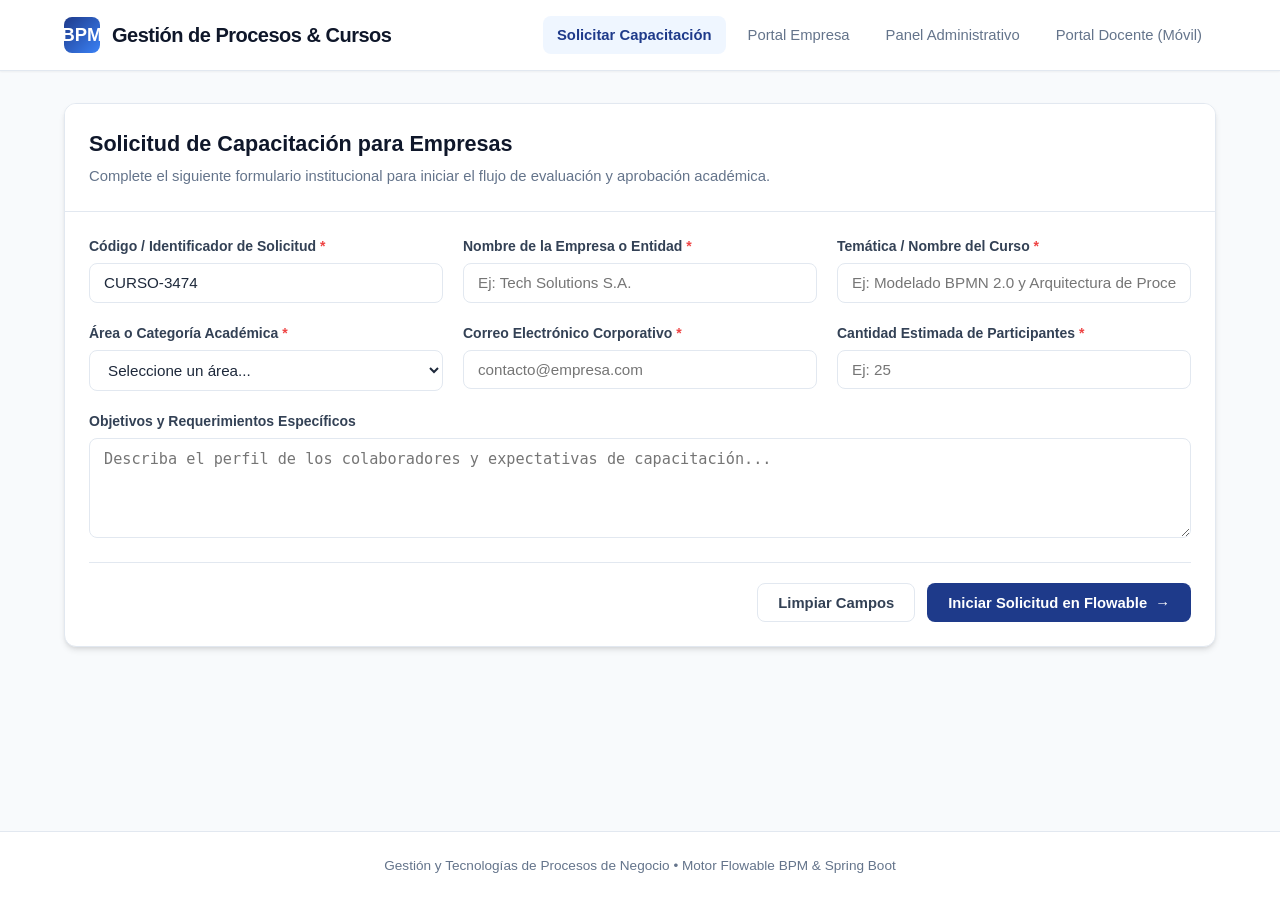
==== src/main/resources/static/index.html @ f0a2e505 "Creacion del repo" ====
<!DOCTYPE html>
<html lang="es">
<head>
  <meta charset="UTF-8">
  <meta name="viewport" content="width=device-width, initial-scale=1.0">
  <title>Solicitud de Capacitación Corporativa | Gestión BPM</title>
  <link rel="stylesheet" href="css/style.css">
</head>
<body>

  <!-- HEADER -->
  <header class="header">
    <div class="header__container">
      <a href="index.html" class="header__brand">
        <div class="header__logo-icon">BPM</div>
        <span class="header__title">Gestión de Procesos & Cursos</span>
      </a>
      <nav class="header__nav">
        <a href="index.html" class="header__link header__link--active">Solicitar Capacitación</a>
        <a href="panel-empresa.html" class="header__link">Portal Empresa</a>
        <a href="panel-admin.html" class="header__link">Panel Administrativo</a>
        <a href="panel-docente.html" class="header__link">Portal Docente (Móvil)</a>
      </nav>
    </div>
  </header>

  <!-- CONTENIDO PRINCIPAL -->
  <main class="main-content">
    <section class="card">
      <header class="card__header">
        <h1 class="card__title">Solicitud de Capacitación para Empresas</h1>
        <p class="card__subtitle">Complete el siguiente formulario institucional para iniciar el flujo de evaluación y aprobación académica.</p>
      </header>

      <div class="card__body">
        <form id="form-solicitud" class="form">
          <div class="form-grid">
            
            <div class="form-group">
              <label for="cursoId" class="form-label form-label--required">Código / Identificador de Solicitud</label>
              <input type="text" id="cursoId" class="form-input" placeholder="Ej: CURSO-TECH-2026" required>
            </div>

            <div class="form-group">
              <label for="nombreEmpresa" class="form-label form-label--required">Nombre de la Empresa o Entidad</label>
              <input type="text" id="nombreEmpresa" class="form-input" placeholder="Ej: Tech Solutions S.A." required>
            </div>

            <div class="form-group">
              <label for="tematica" class="form-label form-label--required">Temática / Nombre del Curso</label>
              <input type="text" id="tematica" class="form-input" placeholder="Ej: Modelado BPMN 2.0 y Arquitectura de Procesos" required>
            </div>

            <div class="form-group">
              <label for="categoria" class="form-label form-label--required">Área o Categoría Académica</label>
              <select id="categoria" class="form-select" required>
                <option value="">Seleccione un área...</option>
                <option value="Ingeniería y Procesos">Ingeniería y Procesos de Negocio</option>
                <option value="Tecnologías de la Información">Tecnologías de la Información</option>
                <option value="Gestión Empresarial">Gestión y Dirección Empresarial</option>
                <option value="Transformación Digital">Transformación Digital</option>
              </select>
            </div>

            <div class="form-group">
              <label for="emailSolicitante" class="form-label form-label--required">Correo Electrónico Corporativo</label>
              <input type="email" id="emailSolicitante" class="form-input" placeholder="contacto@empresa.com" required>
            </div>

            <div class="form-group">
              <label for="participantes" class="form-label form-label--required">Cantidad Estimada de Participantes</label>
              <input type="number" id="participantes" class="form-input" min="1" max="500" placeholder="Ej: 25" required>
            </div>

            <div class="form-group form-group--full">
              <label for="descripcion" class="form-label">Objetivos y Requerimientos Específicos</label>
              <textarea id="descripcion" class="form-textarea" placeholder="Describa el perfil de los colaboradores y expectativas de capacitación..."></textarea>
            </div>

          </div>

          <div class="card__footer" style="margin-top: 1.5rem; padding: 1.25rem 0 0 0; background: none; border-top: 1px solid var(--color-border);">
            <button type="reset" class="btn btn--secondary">Limpiar Campos</button>
            <button type="submit" id="btn-enviar" class="btn btn--primary">
              <span>Iniciar Solicitud en Flowable</span> →
            </button>
          </div>
        </form>
      </div>
    </section>

    <!-- TARJETA DE CONFIRMACIÓN (Oculta por defecto) -->
    <section id="confirmacion-card" class="card" style="display: none; margin-top: 2rem; border-left: 5px solid var(--color-success);">
      <div class="card__body" style="display: flex; flex-direction: column; gap: 1rem;">
        <div style="display: flex; align-items: center; gap: 0.75rem;">
          <span style="font-size: 2rem; color: var(--color-success);">✓</span>
          <div>
            <h2 class="card__title" style="color: var(--color-success);">¡Proceso de Capacitación Iniciado Exitosamente!</h2>
            <p class="card__subtitle">La solicitud ha ingresado al motor Flowable BPM y ha sido asignada a nuestro equipo administrativo mediante balanceo de carga.</p>
          </div>
        </div>

        <div style="background: #f1f5f9; padding: 1rem 1.25rem; border-radius: var(--radius-md); font-family: monospace; font-size: 0.95rem;">
          <p><strong>ID de Proceso Flowable:</strong> <span id="conf-process-id" style="color: var(--color-primary);">-</span></p>
          <p><strong>Código del Curso (Business Key):</strong> <span id="conf-curso-id">-</span></p>
          <p><strong>Estado Inicial:</strong> <span class="badge badge--progress">EN_PROCESO</span></p>
        </div>

        <div>
          <a id="btn-ver-estado" href="panel-empresa.html" class="btn btn--primary">
            Ir al Portal de Empresa para Seguimiento
          </a>
        </div>
      </div>
    </section>
  </main>

  <!-- FOOTER -->
  <footer class="footer">
    <p>Gestión y Tecnologías de Procesos de Negocio • Motor Flowable BPM & Spring Boot</p>
  </footer>

  <!-- SCRIPTS -->
  <script src="js/api.js"></script>
  <script>
    document.addEventListener('DOMContentLoaded', () => {
      const form = document.getElementById('form-solicitud');
      const btnEnviar = document.getElementById('btn-enviar');
      const confirmacionCard = document.getElementById('confirmacion-card');
      const confProcessId = document.getElementById('conf-process-id');
      const confCursoId = document.getElementById('conf-curso-id');
      const btnVerEstado = document.getElementById('btn-ver-estado');

      // Generar automáticamente un código de curso único inicial
      document.getElementById('cursoId').value = 'CURSO-' + Math.floor(1000 + Math.random() * 9000);

      form.addEventListener('submit', async (e) => {
        e.preventDefault();

        const payload = {
          cursoId: document.getElementById('cursoId').value.trim(),
          nombreCurso: document.getElementById('tematica').value.trim(),
          categoria: document.getElementById('categoria').value,
          emailSolicitante: document.getElementById('emailSolicitante').value.trim(),
          cupoMaximo: parseInt(document.getElementById('participantes').value, 10),
          descripcion: document.getElementById('descripcion').value.trim()
        };

        try {
          btnEnviar.disabled = true;
          btnEnviar.innerHTML = 'Procesando en Flowable...';

          const resultado = await api.iniciarProceso(payload);

          showToast('Proceso instanciado con éxito en el motor BPM', 'success');

          // Mostrar resultado
          confProcessId.textContent = resultado.processInstanceId;
          confCursoId.textContent = resultado.businessKey;
          btnVerEstado.href = `panel-empresa.html?id=${encodeURIComponent(resultado.businessKey)}`;
          
          confirmacionCard.style.display = 'block';
          confirmacionCard.scrollIntoView({ behavior: 'smooth' });

          form.reset();
        } catch (error) {
          console.error(error);
          showToast(error.message, 'error');
        } finally {
          btnEnviar.disabled = false;
          btnEnviar.innerHTML = '<span>Iniciar Solicitud en Flowable</span> →';
        }
      });
    });
  </script>
</body>
</html>
---- src/main/resources/static/css/style.css ----
/* ==========================================================================
   GESTIÓN DE CURSOS BPM - ESTILOS BASE (BEM, FLEXBOX, CSS GRID)
   ========================================================================== */

:root {
  --color-primary: #1e3a8a;       /* Deep Navy */
  --color-primary-dark: #0f172a;  /* Dark Slate */
  --color-primary-light: #3b82f6; /* Modern Blue */
  --color-accent: #0ea5e9;        /* Sky Blue */
  --color-success: #10b981;       /* Emerald */
  --color-warning: #f59e0b;       /* Amber */
  --color-danger: #ef4444;        /* Rose */
  
  --color-bg: #f8fafc;
  --color-surface: #ffffff;
  --color-border: #e2e8f0;
  --color-text-main: #1e293b;
  --color-text-muted: #64748b;

  --shadow-sm: 0 1px 2px 0 rgb(0 0 0 / 0.05);
  --shadow-md: 0 4px 6px -1px rgb(0 0 0 / 0.1), 0 2px 4px -2px rgb(0 0 0 / 0.1);
  --shadow-lg: 0 10px 15px -3px rgb(0 0 0 / 0.1), 0 4px 6px -4px rgb(0 0 0 / 0.1);

  --radius-sm: 0.375rem;
  --radius-md: 0.5rem;
  --radius-lg: 0.75rem;
  --radius-full: 9999px;

  --transition-fast: 0.15s ease;
  --transition-normal: 0.25s ease;
}

*, *::before, *::after {
  box-sizing: border-box;
  margin: 0;
  padding: 0;
}

body {
  font-family: -apple-system, BlinkMacSystemFont, "Segoe UI", Roboto, "Helvetica Neue", Arial, sans-serif;
  background-color: var(--color-bg);
  color: var(--color-text-main);
  line-height: 1.5;
  min-height: 100vh;
  display: flex;
  flex-direction: column;
}

/* ==========================================================================
   BLOQUE: HEADER & NAVEGACIÓN
   ========================================================================== */
.header {
  background-color: var(--color-surface);
  border-bottom: 1px solid var(--color-border);
  box-shadow: var(--shadow-sm);
  position: sticky;
  top: 0;
  z-index: 50;
}

.header__container {
  max-width: 1200px;
  margin: 0 auto;
  padding: 1rem 1.5rem;
  display: flex;
  align-items: center;
  justify-content: space-between;
  flex-wrap: wrap;
  gap: 1rem;
}

.header__brand {
  display: flex;
  align-items: center;
  gap: 0.75rem;
  text-decoration: none;
  color: var(--color-primary-dark);
}

.header__logo-icon {
  width: 2.25rem;
  height: 2.25rem;
  background: linear-gradient(135deg, var(--color-primary), var(--color-primary-light));
  color: #fff;
  border-radius: var(--radius-md);
  display: flex;
  align-items: center;
  justify-content: center;
  font-weight: 700;
  font-size: 1.15rem;
}

.header__title {
  font-size: 1.25rem;
  font-weight: 700;
  letter-spacing: -0.025em;
}

.header__nav {
  display: flex;
  align-items: center;
  gap: 0.5rem;
}

.header__link {
  text-decoration: none;
  color: var(--color-text-muted);
  font-size: 0.925rem;
  font-weight: 500;
  padding: 0.5rem 0.875rem;
  border-radius: var(--radius-md);
  transition: all var(--transition-fast);
}

.header__link:hover {
  color: var(--color-primary);
  background-color: #f1f5f9;
}

.header__link--active {
  color: var(--color-primary);
  background-color: #eff6ff;
  font-weight: 600;
}

/* ==========================================================================
   LAYOUT PRINCIPAL
   ========================================================================== */
.main-content {
  flex: 1;
  max-width: 1200px;
  width: 100%;
  margin: 2rem auto;
  padding: 0 1.5rem;
}

/* ==========================================================================
   BLOQUE: CARD
   ========================================================================== */
.card {
  background-color: var(--color-surface);
  border: 1px solid var(--color-border);
  border-radius: var(--radius-lg);
  box-shadow: var(--shadow-md);
  overflow: hidden;
  transition: box-shadow var(--transition-fast);
}

.card:hover {
  box-shadow: var(--shadow-lg);
}

.card__header {
  padding: 1.5rem;
  border-bottom: 1px solid var(--color-border);
  background-color: #fff;
}

.card__title {
  font-size: 1.35rem;
  font-weight: 700;
  color: var(--color-primary-dark);
}

.card__subtitle {
  font-size: 0.925rem;
  color: var(--color-text-muted);
  margin-top: 0.25rem;
}

.card__body {
  padding: 1.5rem;
}

.card__footer {
  padding: 1.25rem 1.5rem;
  border-top: 1px solid var(--color-border);
  background-color: #f8fafc;
  display: flex;
  align-items: center;
  justify-content: flex-end;
  gap: 0.75rem;
}

/* ==========================================================================
   BLOQUE: FORMULARIOS
   ========================================================================== */
.form-grid {
  display: grid;
  grid-template-columns: repeat(auto-fit, minmax(280px, 1fr));
  gap: 1.25rem;
}

.form-group {
  display: flex;
  flex-direction: column;
  gap: 0.375rem;
}

.form-group--full {
  grid-column: 1 / -1;
}

.form-label {
  font-size: 0.875rem;
  font-weight: 600;
  color: #334155;
}

.form-label--required::after {
  content: " *";
  color: var(--color-danger);
}

.form-input,
.form-textarea,
.form-select {
  width: 100%;
  padding: 0.65rem 0.875rem;
  font-size: 0.95rem;
  color: var(--color-text-main);
  background-color: var(--color-surface);
  border: 1px solid var(--color-border);
  border-radius: var(--radius-md);
  outline: none;
  transition: border-color var(--transition-fast), box-shadow var(--transition-fast);
}

.form-input:focus,
.form-textarea:focus,
.form-select:focus {
  border-color: var(--color-primary-light);
  box-shadow: 0 0 0 3px rgba(59, 130, 246, 0.15);
}

.form-textarea {
  min-height: 100px;
  resize: vertical;
}

/* ==========================================================================
   BLOQUE: BOTONES
   ========================================================================== */
.btn {
  display: inline-flex;
  align-items: center;
  justify-content: center;
  gap: 0.5rem;
  padding: 0.65rem 1.25rem;
  font-size: 0.925rem;
  font-weight: 600;
  border-radius: var(--radius-md);
  border: 1px solid transparent;
  cursor: pointer;
  text-decoration: none;
  transition: all var(--transition-fast);
}

.btn:disabled {
  opacity: 0.6;
  cursor: not-allowed;
}

.btn--primary {
  background-color: var(--color-primary);
  color: #fff;
}

.btn--primary:hover:not(:disabled) {
  background-color: var(--color-primary-dark);
}

.btn--secondary {
  background-color: #fff;
  border-color: var(--color-border);
  color: #334155;
}

.btn--secondary:hover:not(:disabled) {
  background-color: #f1f5f9;
}

.btn--success {
  background-color: var(--color-success);
  color: #fff;
}

.btn--success:hover:not(:disabled) {
  background-color: #059669;
}

.btn--danger {
  background-color: var(--color-danger);
  color: #fff;
}

.btn--danger:hover:not(:disabled) {
  background-color: #dc2626;
}

.btn--sm {
  padding: 0.4rem 0.75rem;
  font-size: 0.825rem;
}

/* ==========================================================================
   BLOQUE: BADGES (ETIQUETAS DE ESTADO)
   ========================================================================== */
.badge {
  display: inline-flex;
  align-items: center;
  padding: 0.25rem 0.65rem;
  border-radius: var(--radius-full);
  font-size: 0.75rem;
  font-weight: 600;
  text-transform: uppercase;
  letter-spacing: 0.05em;
}

.badge--pending {
  background-color: #fef3c7;
  color: #92400e;
}

.badge--progress {
  background-color: #e0f2fe;
  color: #0369a1;
}

.badge--success {
  background-color: #d1fae5;
  color: #065f46;
}

.badge--danger {
  background-color: #fee2e2;
  color: #991b1b;
}

/* ==========================================================================
   CSS GRID: DASHBOARD ADMINISTRATIVO
   ========================================================================== */
.dashboard-grid {
  display: grid;
  grid-template-columns: repeat(12, 1fr);
  gap: 1.5rem;
}

.dashboard-grid__header {
  grid-column: span 12;
  display: flex;
  align-items: center;
  justify-content: space-between;
  flex-wrap: wrap;
  gap: 1rem;
}

.dashboard-grid__stats {
  grid-column: span 12;
  display: grid;
  grid-template-columns: repeat(auto-fit, minmax(220px, 1fr));
  gap: 1rem;
}

.stat-card {
  background: #fff;
  border: 1px solid var(--color-border);
  border-radius: var(--radius-md);
  padding: 1.25rem;
  display: flex;
  align-items: center;
  gap: 1rem;
}

.stat-card__icon {
  width: 3rem;
  height: 3rem;
  border-radius: var(--radius-md);
  display: flex;
  align-items: center;
  justify-content: center;
  font-size: 1.5rem;
}

.stat-card__icon--blue { background: #dbeafe; color: #1d4ed8; }
.stat-card__icon--amber { background: #fef3c7; color: #b45309; }
.stat-card__icon--green { background: #d1fae5; color: #047857; }

.stat-card__value {
  font-size: 1.5rem;
  font-weight: 700;
  color: var(--color-primary-dark);
}

.stat-card__label {
  font-size: 0.85rem;
  color: var(--color-text-muted);
}

.dashboard-grid__main {
  grid-column: span 12;
}

/* Tarjeta individual de Tarea Flowable */
.task-list {
  display: grid;
  grid-template-columns: repeat(auto-fill, minmax(340px, 1fr));
  gap: 1.25rem;
}

.task-item {
  background-color: var(--color-surface);
  border: 1px solid var(--color-border);
  border-radius: var(--radius-md);
  padding: 1.25rem;
  display: flex;
  flex-direction: column;
  justify-content: space-between;
  gap: 1rem;
  box-shadow: var(--shadow-sm);
  transition: transform var(--transition-fast), box-shadow var(--transition-fast);
}

.task-item:hover {
  transform: translateY(-2px);
  box-shadow: var(--shadow-md);
}

.task-item__header {
  display: flex;
  align-items: flex-start;
  justify-content: space-between;
  gap: 0.5rem;
}

.task-item__title {
  font-size: 1.05rem;
  font-weight: 600;
  color: var(--color-primary-dark);
}

.task-item__details {
  font-size: 0.85rem;
  color: var(--color-text-muted);
  display: flex;
  flex-direction: column;
  gap: 0.35rem;
}

.task-item__actions {
  display: flex;
  align-items: center;
  gap: 0.5rem;
  padding-top: 0.75rem;
  border-top: 1px solid #f1f5f9;
}

/* ==========================================================================
   BLOQUE: STEPPER (LÍNEA DE TIEMPO / ESTADO DEL CURSO)
   ========================================================================== */
.stepper {
  display: flex;
  align-items: center;
  justify-content: space-between;
  position: relative;
  margin: 2rem 0;
}

.stepper::before {
  content: "";
  position: absolute;
  top: 1.25rem;
  left: 2rem;
  right: 2rem;
  height: 3px;
  background-color: var(--color-border);
  z-index: 1;
}

.stepper__step {
  position: relative;
  z-index: 2;
  display: flex;
  flex-direction: column;
  align-items: center;
  gap: 0.5rem;
  background-color: var(--color-surface);
  padding: 0 0.5rem;
}

.stepper__circle {
  width: 2.5rem;
  height: 2.5rem;
  border-radius: 50%;
  background-color: #fff;
  border: 3px solid var(--color-border);
  display: flex;
  align-items: center;
  justify-content: center;
  font-weight: 700;
  font-size: 0.9rem;
  color: var(--color-text-muted);
  transition: all var(--transition-normal);
}

.stepper__step--active .stepper__circle {
  border-color: var(--color-primary-light);
  background-color: #eff6ff;
  color: var(--color-primary);
  box-shadow: 0 0 0 4px rgba(59, 130, 246, 0.2);
}

.stepper__step--completed .stepper__circle {
  border-color: var(--color-success);
  background-color: var(--color-success);
  color: #fff;
}

.stepper__label {
  font-size: 0.825rem;
  font-weight: 600;
  color: var(--color-text-muted);
  text-align: center;
}

.stepper__step--active .stepper__label {
  color: var(--color-primary);
}

/* ==========================================================================
   BLOQUE: MODAL DE RESOLUCIÓN
   ========================================================================== */
.modal {
  display: none;
  position: fixed;
  inset: 0;
  z-index: 100;
}

.modal--open {
  display: flex;
  align-items: center;
  justify-content: center;
}

.modal__backdrop {
  position: absolute;
  inset: 0;
  background-color: rgba(15, 23, 42, 0.6);
  backdrop-filter: blur(2px);
}

.modal__dialog {
  position: relative;
  z-index: 101;
  background-color: #fff;
  border-radius: var(--radius-lg);
  max-width: 520px;
  width: 90%;
  box-shadow: var(--shadow-lg);
  overflow: hidden;
  animation: modalFadeIn 0.2s ease-out;
}

@keyframes modalFadeIn {
  from { opacity: 0; transform: translateY(-10px) scale(0.98); }
  to { opacity: 1; transform: translateY(0) scale(1); }
}

/* ==========================================================================
   BLOQUE: TOAST NOTIFICATIONS
   ========================================================================== */
.toast-container {
  position: fixed;
  bottom: 1.5rem;
  right: 1.5rem;
  z-index: 200;
  display: flex;
  flex-direction: column;
  gap: 0.75rem;
}

.toast {
  background-color: #fff;
  border-left: 4px solid var(--color-primary);
  border-radius: var(--radius-md);
  padding: 1rem 1.25rem;
  box-shadow: var(--shadow-lg);
  display: flex;
  align-items: center;
  gap: 0.75rem;
  min-width: 280px;
  max-width: 400px;
  animation: slideInRight 0.3s ease;
}

.toast--success { border-color: var(--color-success); }
.toast--error { border-color: var(--color-danger); }
.toast--warning { border-color: var(--color-warning); }

@keyframes slideInRight {
  from { opacity: 0; transform: translateX(50px); }
  to { opacity: 1; transform: translateX(0); }
}

/* ==========================================================================
   FOOTER
   ========================================================================== */
.footer {
  background-color: var(--color-surface);
  border-top: 1px solid var(--color-border);
  padding: 1.5rem;
  text-align: center;
  font-size: 0.85rem;
  color: var(--color-text-muted);
  margin-top: auto;
}

/* RESPONSIVE */
@media (max-width: 768px) {
  .header__container {
    flex-direction: column;
    align-items: flex-start;
  }
  .stepper {
    flex-direction: column;
    gap: 1.5rem;
  }
  .stepper::before {
    display: none;
  }
}
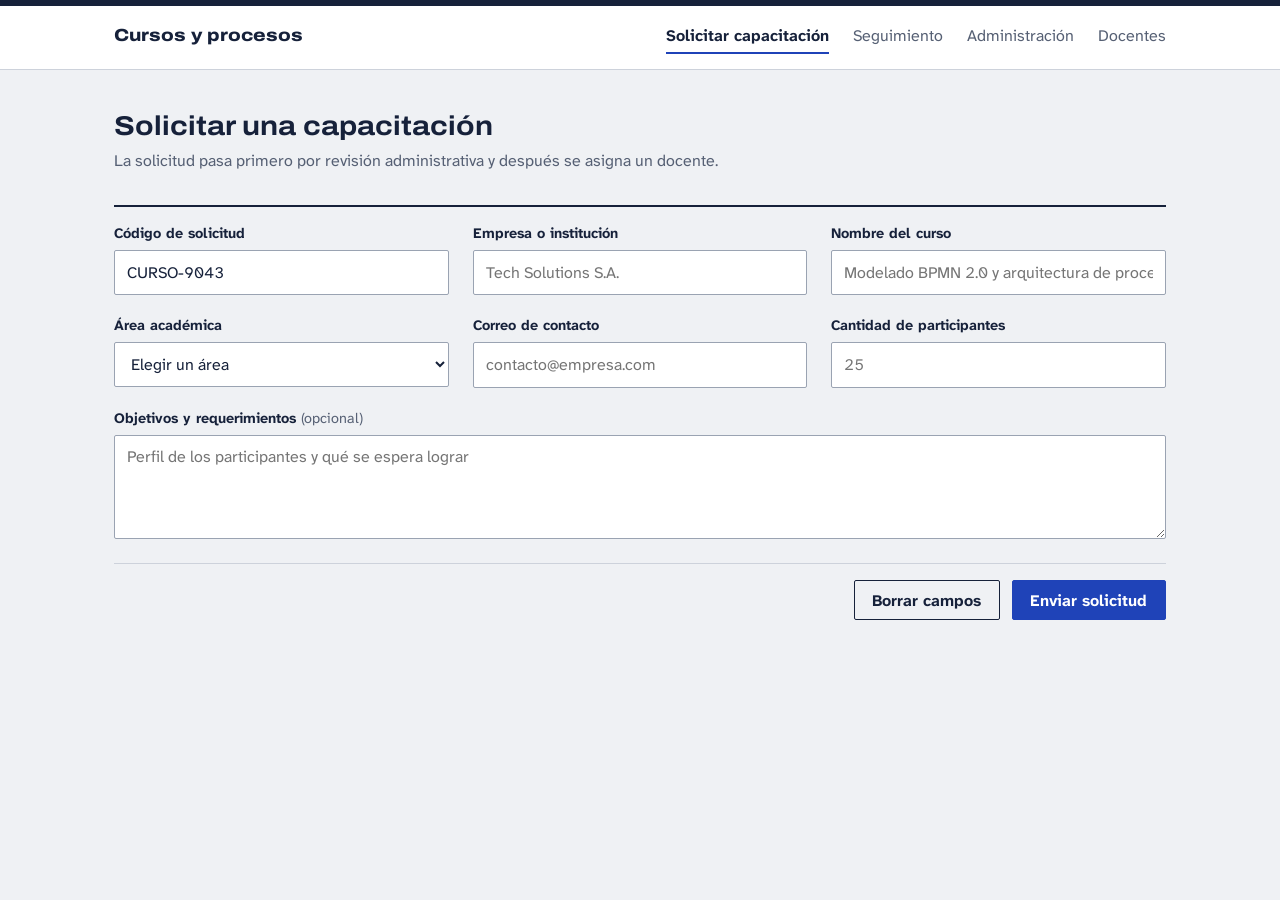
==== commit 178213e3: "implementacion del login con flowable" ====
--- a/src/main/resources/static/index.html
+++ b/src/main/resources/static/index.html
@@ -2,175 +2,131 @@
 <html lang="es">
 <head>
   <meta charset="UTF-8">
-  <meta name="viewport" content="width=device-width, initial-scale=1.0">
-  <title>Solicitud de Capacitación Corporativa | Gestión BPM</title>
+  <meta name="viewport" content="width=device-width, initial-scale=1">
+  <title>Solicitar capacitación</title>
+  <link rel="preconnect" href="https://fonts.googleapis.com">
+  <link rel="preconnect" href="https://fonts.gstatic.com" crossorigin>
+  <link href="https://fonts.googleapis.com/css2?family=Archivo:wdth,wght@100..125,500..800&family=Atkinson+Hyperlegible+Next:wght@400..700&display=swap" rel="stylesheet">
   <link rel="stylesheet" href="css/style.css">
 </head>
 <body>
-
-  <!-- HEADER -->
-  <header class="header">
-    <div class="header__container">
-      <a href="index.html" class="header__brand">
-        <div class="header__logo-icon">BPM</div>
-        <span class="header__title">Gestión de Procesos & Cursos</span>
-      </a>
-      <nav class="header__nav">
-        <a href="index.html" class="header__link header__link--active">Solicitar Capacitación</a>
-        <a href="panel-empresa.html" class="header__link">Portal Empresa</a>
-        <a href="panel-admin.html" class="header__link">Panel Administrativo</a>
-        <a href="panel-docente.html" class="header__link">Portal Docente (Móvil)</a>
+  <header class="cabecera">
+    <div class="cabecera-in">
+      <a class="marca" href="index.html">Cursos y procesos</a>
+      <nav class="nav" aria-label="Principal">
+        <a href="index.html" aria-current="page">Solicitar capacitación</a>
+        <a href="panel-empresa.html">Seguimiento</a>
+        <a href="panel-admin.html">Administración</a>
+        <a href="panel-docente.html">Docentes</a>
       </nav>
     </div>
   </header>
 
-  <!-- CONTENIDO PRINCIPAL -->
-  <main class="main-content">
-    <section class="card">
-      <header class="card__header">
-        <h1 class="card__title">Solicitud de Capacitación para Empresas</h1>
-        <p class="card__subtitle">Complete el siguiente formulario institucional para iniciar el flujo de evaluación y aprobación académica.</p>
-      </header>
+  <main class="pagina">
+    <div class="encabezado">
+      <div>
+        <h1>Solicitar una capacitación</h1>
+        <p>La solicitud pasa primero por revisión administrativa y después se asigna un docente.</p>
+      </div>
+    </div>
 
-      <div class="card__body">
-        <form id="form-solicitud" class="form">
-          <div class="form-grid">
-            
-            <div class="form-group">
-              <label for="cursoId" class="form-label form-label--required">Código / Identificador de Solicitud</label>
-              <input type="text" id="cursoId" class="form-input" placeholder="Ej: CURSO-TECH-2026" required>
-            </div>
-
-            <div class="form-group">
-              <label for="nombreEmpresa" class="form-label form-label--required">Nombre de la Empresa o Entidad</label>
-              <input type="text" id="nombreEmpresa" class="form-input" placeholder="Ej: Tech Solutions S.A." required>
-            </div>
-
-            <div class="form-group">
-              <label for="tematica" class="form-label form-label--required">Temática / Nombre del Curso</label>
-              <input type="text" id="tematica" class="form-input" placeholder="Ej: Modelado BPMN 2.0 y Arquitectura de Procesos" required>
-            </div>
-
-            <div class="form-group">
-              <label for="categoria" class="form-label form-label--required">Área o Categoría Académica</label>
-              <select id="categoria" class="form-select" required>
-                <option value="">Seleccione un área...</option>
-                <option value="Ingeniería y Procesos">Ingeniería y Procesos de Negocio</option>
-                <option value="Tecnologías de la Información">Tecnologías de la Información</option>
-                <option value="Gestión Empresarial">Gestión y Dirección Empresarial</option>
-                <option value="Transformación Digital">Transformación Digital</option>
-              </select>
-            </div>
-
-            <div class="form-group">
-              <label for="emailSolicitante" class="form-label form-label--required">Correo Electrónico Corporativo</label>
-              <input type="email" id="emailSolicitante" class="form-input" placeholder="contacto@empresa.com" required>
-            </div>
-
-            <div class="form-group">
-              <label for="participantes" class="form-label form-label--required">Cantidad Estimada de Participantes</label>
-              <input type="number" id="participantes" class="form-input" min="1" max="500" placeholder="Ej: 25" required>
-            </div>
-
-            <div class="form-group form-group--full">
-              <label for="descripcion" class="form-label">Objetivos y Requerimientos Específicos</label>
-              <textarea id="descripcion" class="form-textarea" placeholder="Describa el perfil de los colaboradores y expectativas de capacitación..."></textarea>
-            </div>
-
+    <section class="bloque">
+      <form id="form-solicitud">
+        <div class="campos">
+          <div class="campo">
+            <label for="cursoId">Código de solicitud</label>
+            <input type="text" id="cursoId" placeholder="CURSO-TECH-2026" required>
           </div>
-
-          <div class="card__footer" style="margin-top: 1.5rem; padding: 1.25rem 0 0 0; background: none; border-top: 1px solid var(--color-border);">
-            <button type="reset" class="btn btn--secondary">Limpiar Campos</button>
-            <button type="submit" id="btn-enviar" class="btn btn--primary">
-              <span>Iniciar Solicitud en Flowable</span> →
-            </button>
+          <div class="campo">
+            <label for="nombreEmpresa">Empresa o institución</label>
+            <input type="text" id="nombreEmpresa" placeholder="Tech Solutions S.A." required>
           </div>
-        </form>
-      </div>
-    </section>
-
-    <!-- TARJETA DE CONFIRMACIÓN (Oculta por defecto) -->
-    <section id="confirmacion-card" class="card" style="display: none; margin-top: 2rem; border-left: 5px solid var(--color-success);">
-      <div class="card__body" style="display: flex; flex-direction: column; gap: 1rem;">
-        <div style="display: flex; align-items: center; gap: 0.75rem;">
-          <span style="font-size: 2rem; color: var(--color-success);">✓</span>
-          <div>
-            <h2 class="card__title" style="color: var(--color-success);">¡Proceso de Capacitación Iniciado Exitosamente!</h2>
-            <p class="card__subtitle">La solicitud ha ingresado al motor Flowable BPM y ha sido asignada a nuestro equipo administrativo mediante balanceo de carga.</p>
+          <div class="campo">
+            <label for="tematica">Nombre del curso</label>
+            <input type="text" id="tematica" placeholder="Modelado BPMN 2.0 y arquitectura de procesos" required>
+          </div>
+          <div class="campo">
+            <label for="categoria">Área académica</label>
+            <select id="categoria" required>
+              <option value="">Elegir un área</option>
+              <option value="Ingeniería y Procesos">Ingeniería y procesos de negocio</option>
+              <option value="Tecnologías de la Información">Tecnologías de la información</option>
+              <option value="Gestión Empresarial">Gestión y dirección empresarial</option>
+              <option value="Transformación Digital">Transformación digital</option>
+            </select>
+          </div>
+          <div class="campo">
+            <label for="emailSolicitante">Correo de contacto</label>
+            <input type="email" id="emailSolicitante" placeholder="contacto@empresa.com" required>
+          </div>
+          <div class="campo">
+            <label for="participantes">Cantidad de participantes</label>
+            <input type="number" id="participantes" min="1" max="500" placeholder="25" required>
+          </div>
+          <div class="campo ancho">
+            <label for="descripcion">Objetivos y requerimientos <span class="pista">(opcional)</span></label>
+            <textarea id="descripcion" placeholder="Perfil de los participantes y qué se espera lograr"></textarea>
           </div>
         </div>
 
-        <div style="background: #f1f5f9; padding: 1rem 1.25rem; border-radius: var(--radius-md); font-family: monospace; font-size: 0.95rem;">
-          <p><strong>ID de Proceso Flowable:</strong> <span id="conf-process-id" style="color: var(--color-primary);">-</span></p>
-          <p><strong>Código del Curso (Business Key):</strong> <span id="conf-curso-id">-</span></p>
-          <p><strong>Estado Inicial:</strong> <span class="badge badge--progress">EN_PROCESO</span></p>
+        <div class="acciones">
+          <button type="reset" class="boton boton-sec">Borrar campos</button>
+          <button type="submit" id="btn-enviar" class="boton">Enviar solicitud</button>
         </div>
+      </form>
+    </section>
 
-        <div>
-          <a id="btn-ver-estado" href="panel-empresa.html" class="btn btn--primary">
-            Ir al Portal de Empresa para Seguimiento
-          </a>
-        </div>
+    <section id="confirmacion" class="bloque" hidden>
+      <h2>Solicitud enviada</h2>
+      <dl class="datos">
+        <div><dt>Número de proceso</dt><dd id="conf-proceso" class="codigo"></dd></div>
+        <div><dt>Código del curso</dt><dd id="conf-curso" class="codigo"></dd></div>
+        <div><dt>Estado</dt><dd><span class="estado curso">En proceso</span></dd></div>
+      </dl>
+      <div class="acciones">
+        <a id="btn-ver-estado" href="panel-empresa.html" class="boton">Seguir esta solicitud</a>
       </div>
     </section>
   </main>
 
-  <!-- FOOTER -->
-  <footer class="footer">
-    <p>Gestión y Tecnologías de Procesos de Negocio • Motor Flowable BPM & Spring Boot</p>
-  </footer>
-
-  <!-- SCRIPTS -->
   <script src="js/api.js"></script>
   <script>
-    document.addEventListener('DOMContentLoaded', () => {
-      const form = document.getElementById('form-solicitud');
-      const btnEnviar = document.getElementById('btn-enviar');
-      const confirmacionCard = document.getElementById('confirmacion-card');
-      const confProcessId = document.getElementById('conf-process-id');
-      const confCursoId = document.getElementById('conf-curso-id');
-      const btnVerEstado = document.getElementById('btn-ver-estado');
+    const $ = (id) => document.getElementById(id);
 
-      // Generar automáticamente un código de curso único inicial
-      document.getElementById('cursoId').value = 'CURSO-' + Math.floor(1000 + Math.random() * 9000);
+    $('cursoId').value = 'CURSO-' + Math.floor(1000 + Math.random() * 9000);
 
-      form.addEventListener('submit', async (e) => {
-        e.preventDefault();
+    $('form-solicitud').addEventListener('submit', async (e) => {
+      e.preventDefault();
+      const btn = $('btn-enviar');
 
-        const payload = {
-          cursoId: document.getElementById('cursoId').value.trim(),
-          nombreCurso: document.getElementById('tematica').value.trim(),
-          categoria: document.getElementById('categoria').value,
-          emailSolicitante: document.getElementById('emailSolicitante').value.trim(),
-          cupoMaximo: parseInt(document.getElementById('participantes').value, 10),
-          descripcion: document.getElementById('descripcion').value.trim()
-        };
+      const payload = {
+        cursoId: $('cursoId').value.trim(),
+        nombreCurso: $('tematica').value.trim(),
+        categoria: $('categoria').value,
+        emailSolicitante: $('emailSolicitante').value.trim(),
+        cupoMaximo: parseInt($('participantes').value, 10),
+        descripcion: $('descripcion').value.trim()
+      };
 
-        try {
-          btnEnviar.disabled = true;
-          btnEnviar.innerHTML = 'Procesando en Flowable...';
+      btn.disabled = true;
+      btn.textContent = 'Enviando…';
+      try {
+        const r = await api.iniciarProceso(payload);
+        showToast('Solicitud enviada', 'success');
 
-          const resultado = await api.iniciarProceso(payload);
-
-          showToast('Proceso instanciado con éxito en el motor BPM', 'success');
-
-          // Mostrar resultado
-          confProcessId.textContent = resultado.processInstanceId;
-          confCursoId.textContent = resultado.businessKey;
-          btnVerEstado.href = `panel-empresa.html?id=${encodeURIComponent(resultado.businessKey)}`;
-          
-          confirmacionCard.style.display = 'block';
-          confirmacionCard.scrollIntoView({ behavior: 'smooth' });
-
-          form.reset();
-        } catch (error) {
-          console.error(error);
-          showToast(error.message, 'error');
-        } finally {
-          btnEnviar.disabled = false;
-          btnEnviar.innerHTML = '<span>Iniciar Solicitud en Flowable</span> →';
-        }
-      });
+        $('conf-proceso').textContent = r.processInstanceId;
+        $('conf-curso').textContent = r.businessKey;
+        $('btn-ver-estado').href = `panel-empresa.html?id=${encodeURIComponent(r.businessKey)}`;
+        $('confirmacion').hidden = false;
+        $('confirmacion').scrollIntoView({ behavior: 'smooth' });
+        e.target.reset();
+      } catch (err) {
+        console.error(err);
+        showToast(err.message, 'error');
+      } finally {
+        btn.disabled = false;
+        btn.textContent = 'Enviar solicitud';
+      }
     });
   </script>
 </body>
--- a/src/main/resources/static/css/style.css
+++ b/src/main/resources/static/css/style.css
@@ -1,632 +1,442 @@
-/* ==========================================================================
-   GESTIÓN DE CURSOS BPM - ESTILOS BASE (BEM, FLEXBOX, CSS GRID)
-   ========================================================================== */
-
 :root {
-  --color-primary: #1e3a8a;       /* Deep Navy */
-  --color-primary-dark: #0f172a;  /* Dark Slate */
-  --color-primary-light: #3b82f6; /* Modern Blue */
-  --color-accent: #0ea5e9;        /* Sky Blue */
-  --color-success: #10b981;       /* Emerald */
-  --color-warning: #f59e0b;       /* Amber */
-  --color-danger: #ef4444;        /* Rose */
-  
-  --color-bg: #f8fafc;
-  --color-surface: #ffffff;
-  --color-border: #e2e8f0;
-  --color-text-main: #1e293b;
-  --color-text-muted: #64748b;
-
-  --shadow-sm: 0 1px 2px 0 rgb(0 0 0 / 0.05);
-  --shadow-md: 0 4px 6px -1px rgb(0 0 0 / 0.1), 0 2px 4px -2px rgb(0 0 0 / 0.1);
-  --shadow-lg: 0 10px 15px -3px rgb(0 0 0 / 0.1), 0 4px 6px -4px rgb(0 0 0 / 0.1);
-
-  --radius-sm: 0.375rem;
-  --radius-md: 0.5rem;
-  --radius-lg: 0.75rem;
-  --radius-full: 9999px;
-
-  --transition-fast: 0.15s ease;
-  --transition-normal: 0.25s ease;
-}
-
-*, *::before, *::after {
-  box-sizing: border-box;
-  margin: 0;
-  padding: 0;
-}
+  --hoja: #eff1f4;
+  --papel: #fff;
+  --tinta: #16213a;
+  --grafito: #566074;
+  --regla: #cdd2db;
+  --regla-fuerte: #9aa3b2;
+  --lapicera: #1f43b8;
+  --lapicera-oscura: #162f87;
+  --sello: #b3261e;
+  --sello-fondo: #fbe9e7;
+  --visto: #1d6f46;
+  --visto-fondo: #e4f2ea;
+  --marcador: #ffe45c;
+  --aviso-fondo: #fff3b8;
+  --f-titulo: "Archivo", "Arial Narrow", Arial, sans-serif;
+  --f-texto: "Atkinson Hyperlegible Next", system-ui, sans-serif;
+  --r: 2px;
+  --ancho: 1100px;
+}
+
+*, *::before, *::after { box-sizing: border-box; margin: 0; padding: 0; }
+[hidden] { display: none !important; }
 
 body {
-  font-family: -apple-system, BlinkMacSystemFont, "Segoe UI", Roboto, "Helvetica Neue", Arial, sans-serif;
-  background-color: var(--color-bg);
-  color: var(--color-text-main);
-  line-height: 1.5;
   min-height: 100vh;
-  display: flex;
-  flex-direction: column;
-}
-
-/* ==========================================================================
-   BLOQUE: HEADER & NAVEGACIÓN
-   ========================================================================== */
-.header {
-  background-color: var(--color-surface);
-  border-bottom: 1px solid var(--color-border);
-  box-shadow: var(--shadow-sm);
-  position: sticky;
-  top: 0;
-  z-index: 50;
-}
-
-.header__container {
-  max-width: 1200px;
+  font: 1rem/1.5 var(--f-texto);
+  font-variant-numeric: tabular-nums;
+  background: var(--hoja);
+  color: var(--tinta);
+}
+
+h1, h2, h3 {
+  font-family: var(--f-titulo);
+  font-stretch: 112%;
+  font-weight: 700;
+  line-height: 1.2;
+}
+h1 { font-size: 1.7rem; }
+h2 { font-size: 1.2rem; }
+h3 { font-size: 1.05rem; }
+
+a { color: var(--lapicera); }
+:focus-visible { outline: 2px solid var(--lapicera); outline-offset: 2px; }
+
+/* Cabecera */
+.cabecera { background: var(--papel); border-top: 6px solid var(--tinta); border-bottom: 1px solid var(--regla); }
+.cabecera-in {
+  max-width: var(--ancho);
   margin: 0 auto;
-  padding: 1rem 1.5rem;
-  display: flex;
-  align-items: center;
-  justify-content: space-between;
-  flex-wrap: wrap;
+  padding: 0.9rem 1.5rem;
+  display: flex;
+  flex-wrap: wrap;
+  align-items: baseline;
+  justify-content: space-between;
+  gap: 0.5rem 2rem;
+}
+.marca { font: 800 1.1rem var(--f-titulo); font-stretch: 115%; color: var(--tinta); text-decoration: none; }
+.nav { display: flex; flex-wrap: wrap; gap: 0.25rem 1.5rem; }
+.nav a { color: var(--grafito); text-decoration: none; padding: 0.25rem 0; border-bottom: 2px solid transparent; }
+.nav a:hover { color: var(--tinta); border-bottom-color: var(--regla-fuerte); }
+.nav a[aria-current="page"] { color: var(--tinta); font-weight: 700; border-bottom-color: var(--lapicera); }
+
+/* Página */
+.pagina { max-width: var(--ancho); margin: 2.5rem auto 4rem; padding: 0 1.5rem; }
+.encabezado {
+  display: flex;
+  flex-wrap: wrap;
+  align-items: flex-end;
+  justify-content: space-between;
   gap: 1rem;
-}
-
-.header__brand {
-  display: flex;
-  align-items: center;
-  gap: 0.75rem;
-  text-decoration: none;
-  color: var(--color-primary-dark);
-}
-
-.header__logo-icon {
-  width: 2.25rem;
-  height: 2.25rem;
-  background: linear-gradient(135deg, var(--color-primary), var(--color-primary-light));
-  color: #fff;
-  border-radius: var(--radius-md);
-  display: flex;
-  align-items: center;
-  justify-content: center;
-  font-weight: 700;
-  font-size: 1.15rem;
-}
-
-.header__title {
-  font-size: 1.25rem;
-  font-weight: 700;
-  letter-spacing: -0.025em;
-}
-
-.header__nav {
-  display: flex;
-  align-items: center;
-  gap: 0.5rem;
-}
-
-.header__link {
-  text-decoration: none;
-  color: var(--color-text-muted);
-  font-size: 0.925rem;
-  font-weight: 500;
-  padding: 0.5rem 0.875rem;
-  border-radius: var(--radius-md);
-  transition: all var(--transition-fast);
-}
-
-.header__link:hover {
-  color: var(--color-primary);
-  background-color: #f1f5f9;
-}
-
-.header__link--active {
-  color: var(--color-primary);
-  background-color: #eff6ff;
-  font-weight: 600;
-}
-
-/* ==========================================================================
-   LAYOUT PRINCIPAL
-   ========================================================================== */
-.main-content {
-  flex: 1;
-  max-width: 1200px;
+  margin-bottom: 2rem;
+}
+.encabezado p { margin-top: 0.4rem; max-width: 62ch; color: var(--grafito); }
+.bloque { border-top: 2px solid var(--tinta); padding-top: 1rem; }
+.bloque + .bloque { margin-top: 2.5rem; }
+.bloque > h2 { margin-bottom: 1rem; }
+
+/* Formularios */
+.campos { display: grid; grid-template-columns: repeat(auto-fit, minmax(260px, 1fr)); gap: 1.25rem 1.5rem; }
+.campo { display: flex; flex-direction: column; gap: 0.35rem; }
+.campo.ancho { grid-column: 1 / -1; }
+label { font-size: 0.9rem; font-weight: 700; }
+.pista { font-weight: 400; color: var(--grafito); }
+
+input:not([type="radio"]):not([type="checkbox"]), select, textarea {
   width: 100%;
-  margin: 2rem auto;
-  padding: 0 1.5rem;
-}
-
-/* ==========================================================================
-   BLOQUE: CARD
-   ========================================================================== */
-.card {
-  background-color: var(--color-surface);
-  border: 1px solid var(--color-border);
-  border-radius: var(--radius-lg);
-  box-shadow: var(--shadow-md);
-  overflow: hidden;
-  transition: box-shadow var(--transition-fast);
-}
-
-.card:hover {
-  box-shadow: var(--shadow-lg);
-}
-
-.card__header {
-  padding: 1.5rem;
-  border-bottom: 1px solid var(--color-border);
-  background-color: #fff;
-}
-
-.card__title {
-  font-size: 1.35rem;
-  font-weight: 700;
-  color: var(--color-primary-dark);
-}
-
-.card__subtitle {
-  font-size: 0.925rem;
-  color: var(--color-text-muted);
-  margin-top: 0.25rem;
-}
-
-.card__body {
-  padding: 1.5rem;
-}
-
-.card__footer {
-  padding: 1.25rem 1.5rem;
-  border-top: 1px solid var(--color-border);
-  background-color: #f8fafc;
-  display: flex;
-  align-items: center;
+  padding: 0.6rem 0.75rem;
+  font: inherit;
+  color: var(--tinta);
+  background: var(--papel);
+  border: 1px solid var(--regla-fuerte);
+  border-radius: var(--r);
+}
+input:focus, select:focus, textarea:focus { border-color: var(--lapicera); }
+textarea { min-height: 6.5rem; resize: vertical; }
+
+.buscador { display: flex; flex-wrap: wrap; gap: 0.75rem; }
+.buscador input { flex: 1; min-width: 260px; }
+
+.acciones {
+  display: flex;
+  flex-wrap: wrap;
   justify-content: flex-end;
   gap: 0.75rem;
-}
-
-/* ==========================================================================
-   BLOQUE: FORMULARIOS
-   ========================================================================== */
-.form-grid {
+  margin-top: 1.5rem;
+  padding-top: 1rem;
+  border-top: 1px solid var(--regla);
+}
+
+.operador { display: flex; align-items: center; gap: 0.6rem; }
+.operador select { width: auto; }
+
+/* Botones */
+.boton {
+  display: inline-flex;
+  align-items: center;
+  justify-content: center;
+  padding: 0.55rem 1.1rem;
+  font: 700 1rem var(--f-texto);
+  color: #fff;
+  background: var(--lapicera);
+  border: 1px solid var(--lapicera);
+  border-radius: var(--r);
+  text-decoration: none;
+  cursor: pointer;
+}
+.boton:hover:not(:disabled) { background: var(--lapicera-oscura); border-color: var(--lapicera-oscura); }
+.boton:disabled { opacity: 0.5; cursor: not-allowed; }
+.boton-sec { color: var(--tinta); background: transparent; border-color: var(--tinta); }
+.boton-sec:hover:not(:disabled) { color: var(--tinta); background: var(--papel); border-color: var(--tinta); }
+.boton-ok { background: var(--visto); border-color: var(--visto); }
+.boton-ok:hover:not(:disabled) { background: #145334; border-color: #145334; }
+.boton-no { background: var(--sello); border-color: var(--sello); }
+.boton-no:hover:not(:disabled) { background: #861b15; border-color: #861b15; }
+.chico { padding: 0.3rem 0.7rem; font-size: 0.9rem; }
+.enlace { padding: 0.3rem 0.4rem; font: inherit; color: var(--lapicera); background: none; border: 0; text-decoration: underline; cursor: pointer; }
+
+/* Estados y datos */
+.estado { display: inline-block; padding: 0.05rem 0.5rem; font-weight: 700; border-radius: var(--r); }
+.estado.pendiente { background: var(--marcador); }
+.estado.curso { box-shadow: inset 0 -2px 0 var(--lapicera); color: var(--lapicera); }
+.estado.ok { background: var(--visto-fondo); color: var(--visto); }
+.estado.no { background: var(--sello-fondo); color: var(--sello); }
+.codigo { font-weight: 700; letter-spacing: 0.02em; }
+
+.datos { display: grid; grid-template-columns: repeat(auto-fit, minmax(220px, 1fr)); gap: 1rem 2rem; }
+.datos dt { font-size: 0.85rem; color: var(--grafito); }
+.datos dd { font-weight: 600; }
+.datos .ancho { grid-column: 1 / -1; }
+
+/* Seguimiento: una secuencia real, con regla gruesa por etapa */
+.pasos { list-style: none; counter-reset: paso; display: grid; grid-template-columns: repeat(5, 1fr); gap: 1rem; margin: 0 0 2rem; }
+.pasos li { counter-increment: paso; padding-top: 0.5rem; font-size: 0.88rem; color: var(--grafito); border-top: 4px solid var(--regla); }
+.pasos li::before { content: counter(paso) ". "; font-weight: 800; }
+.pasos .hecho { color: var(--tinta); border-top-color: var(--tinta); }
+.pasos .actual { color: var(--tinta); font-weight: 700; border-top-color: var(--lapicera); }
+
+/* Bandeja */
+.recuento { font-size: 1.6rem; padding: 0 0.2em; background: linear-gradient(transparent 55%, var(--marcador) 55%); }
+.tabla-scroll { overflow-x: auto; }
+table { width: 100%; border-collapse: collapse; }
+th { padding: 0.5rem 0.75rem; font-size: 0.85rem; text-align: left; color: var(--grafito); border-bottom: 2px solid var(--tinta); }
+td { padding: 0.8rem 0.75rem; vertical-align: middle; border-bottom: 1px solid var(--regla); }
+tbody tr:hover { background: var(--papel); }
+td.acc { white-space: nowrap; text-align: right; }
+.vacio, .cargando { padding: 2rem 0; color: var(--grafito); }
+.vacio p { margin-bottom: 0.75rem; }
+
+/* Diálogo */
+dialog { width: 90%; max-width: 520px; margin: auto; padding: 0; background: var(--papel); color: var(--tinta); border: 2px solid var(--tinta); border-radius: var(--r); }
+dialog::backdrop { background: rgb(22 33 58 / 0.6); }
+dialog form { display: flex; flex-direction: column; gap: 1rem; padding: 1.25rem 1.5rem 1.5rem; }
+dialog .acciones { margin-top: 0; }
+
+/* Avisos (los usa api.js) */
+.toast-container { position: fixed; right: 1.5rem; bottom: 1.5rem; z-index: 200; display: flex; flex-direction: column; gap: 0.6rem; }
+.toast { min-width: 260px; max-width: 400px; padding: 0.75rem 1rem; background: var(--papel); border: 1px solid var(--tinta); border-radius: var(--r); }
+.toast--success { background: var(--visto-fondo); border-color: var(--visto); }
+.toast--error { background: var(--sello-fondo); border-color: var(--sello); }
+.toast--warning { background: var(--aviso-fondo); border-color: var(--tinta); }
+
+/* Portal docente (celular) */
+.cabecera-movil { display: flex; align-items: center; justify-content: space-between; gap: 1rem; padding: 0.9rem 1.25rem; color: #fff; background: var(--tinta); position: sticky; top: 0; z-index: 10; }
+.cabecera-movil h1 { font-size: 1.1rem; }
+.cabecera-movil .boton { color: #fff; border-color: rgb(255 255 255 / 0.6); }
+.cabecera-movil .rol { font-size: 0.9rem; opacity: 0.85; }
+.movil { max-width: 620px; margin: 0 auto; padding: 1.25rem 1rem 3rem; }
+.tarea { padding: 1.25rem 0; border-bottom: 1px solid var(--regla); }
+.tarea h3 { margin-bottom: 0.4rem; }
+.tarea p { color: var(--grafito); }
+.tarea p b { color: var(--tinta); }
+.tarea .campo { margin-top: 0.9rem; }
+.tarea .boton { width: 100%; min-height: 44px; margin-top: 0.9rem; }
+.aviso { margin-top: 1rem; font-weight: 700; }
+.aviso.error { color: var(--sello); }
+.pie-nav { display: flex; flex-wrap: wrap; justify-content: center; gap: 0.5rem 1.5rem; margin-top: 2rem; font-size: 0.9rem; }
+
+/* =========================================================================
+   ESTILOS PARA SESIÓN, LOGIN FLOWABLE Y 3 RAMAS PARALELAS (Paso 3)
+   ========================================================================= */
+
+/* Sesión de usuario / Empresa */
+.barra-usuario {
+  display: flex;
+  flex-wrap: wrap;
+  align-items: center;
+  justify-content: space-between;
+  gap: 1rem;
+  background: var(--papel);
+  border: 1px solid var(--regla);
+  border-left: 5px solid var(--lapicera);
+  padding: 0.9rem 1.25rem;
+  margin-bottom: 2rem;
+  border-radius: var(--r);
+}
+.usuario-info {
+  display: flex;
+  align-items: center;
+  gap: 0.85rem;
+}
+.usuario-avatar {
+  width: 40px;
+  height: 40px;
+  border-radius: 50%;
+  background: var(--lapicera);
+  color: #fff;
+  display: flex;
+  align-items: center;
+  justify-content: center;
+  font-weight: 800;
+  font-family: var(--f-titulo);
+  font-size: 1.1rem;
+}
+.usuario-texto strong {
+  display: block;
+  font-size: 1.05rem;
+  color: var(--tinta);
+}
+.usuario-texto small {
+  color: var(--grafito);
+  font-size: 0.85rem;
+}
+
+/* Tarjeta de Login */
+.login-card {
+  max-width: 500px;
+  margin: 0 auto;
+  background: var(--papel);
+  border: 2px solid var(--tinta);
+  border-radius: var(--r);
+  padding: 1.75rem;
+}
+.login-card h2 {
+  margin-bottom: 0.5rem;
+}
+.login-card p {
+  color: var(--grafito);
+  font-size: 0.92rem;
+  margin-bottom: 1.25rem;
+}
+.login-card form {
+  display: flex;
+  flex-direction: column;
+  gap: 1rem;
+}
+
+/* Chips de credenciales de prueba */
+.chips-credenciales {
+  display: flex;
+  flex-wrap: wrap;
+  gap: 0.5rem;
+  margin-top: 0.6rem;
+}
+.chip-btn {
+  background: var(--hoja);
+  border: 1px dashed var(--regla-fuerte);
+  padding: 0.35rem 0.75rem;
+  border-radius: var(--r);
+  font-size: 0.82rem;
+  color: var(--lapicera);
+  cursor: pointer;
+  font-family: inherit;
+  transition: all 0.15s ease;
+}
+.chip-btn:hover {
+  background: var(--visto-fondo);
+  border-color: var(--visto);
+  color: var(--visto);
+}
+
+/* Fila de curso interactiva */
+.fila-curso {
+  cursor: pointer;
+  transition: background 0.15s ease;
+}
+.fila-curso:hover {
+  background: #f0f4ff !important;
+}
+.fila-curso.seleccionada {
+  background: #e8efff !important;
+  font-weight: 700;
+}
+
+/* Bloque de Ramas Paralelas (3 Ramas - Sección 1.2 y 4.1.2) */
+.bloque-ramas {
+  margin-top: 2rem;
+  background: var(--papel);
+  border: 1px solid var(--regla);
+  border-radius: var(--r);
+  padding: 1.5rem;
+}
+.bloque-ramas-header {
+  display: flex;
+  flex-wrap: wrap;
+  align-items: center;
+  justify-content: space-between;
+  gap: 1rem;
+  margin-bottom: 1.25rem;
+  padding-bottom: 0.75rem;
+  border-bottom: 2px solid var(--tinta);
+}
+.bloque-ramas-header h3 {
+  font-size: 1.15rem;
+  color: var(--tinta);
+}
+.ramas-grid {
   display: grid;
-  grid-template-columns: repeat(auto-fit, minmax(280px, 1fr));
+  grid-template-columns: repeat(3, 1fr);
   gap: 1.25rem;
 }
-
-.form-group {
+@media (max-width: 900px) {
+  .ramas-grid {
+    grid-template-columns: 1fr;
+  }
+}
+.rama-card {
+  background: var(--hoja);
+  border: 1px solid var(--regla);
+  border-radius: var(--r);
+  padding: 1.2rem;
   display: flex;
   flex-direction: column;
-  gap: 0.375rem;
-}
-
-.form-group--full {
-  grid-column: 1 / -1;
-}
-
-.form-label {
-  font-size: 0.875rem;
+  gap: 0.85rem;
+  transition: box-shadow 0.2s ease, border-color 0.2s ease;
+}
+.rama-card.activa {
+  border-color: var(--lapicera);
+  box-shadow: 0 0 0 1px var(--lapicera);
+  background: #fbfdff;
+}
+.rama-card.completada {
+  border-color: var(--visto);
+  background: #fcfdfc;
+}
+.rama-header {
+  display: flex;
+  align-items: center;
+  justify-content: space-between;
+  gap: 0.5rem;
+  padding-bottom: 0.5rem;
+  border-bottom: 1px solid var(--regla);
+}
+.rama-titulo {
+  font-weight: 700;
+  font-size: 0.95rem;
+  color: var(--tinta);
+}
+.badge-rama {
+  font-size: 0.75rem;
+  font-weight: 700;
+  padding: 0.15rem 0.5rem;
+  border-radius: var(--r);
+  text-transform: uppercase;
+}
+.badge-rama.completada { background: var(--visto-fondo); color: var(--visto); }
+.badge-rama.ejecucion { background: #dce5ff; color: var(--lapicera); }
+.badge-rama.evaluacion { background: var(--marcador); color: #5a4800; }
+.badge-rama.pendiente { background: var(--aviso-fondo); color: #6d5b00; }
+.badge-rama.no-iniciada { background: var(--regla); color: var(--grafito); }
+
+.rama-item {
+  display: flex;
+  flex-direction: column;
+  gap: 0.2rem;
+  font-size: 0.88rem;
+}
+.rama-item-label {
+  font-size: 0.8rem;
+  color: var(--grafito);
   font-weight: 600;
-  color: #334155;
-}
-
-.form-label--required::after {
-  content: " *";
-  color: var(--color-danger);
-}
-
-.form-input,
-.form-textarea,
-.form-select {
-  width: 100%;
-  padding: 0.65rem 0.875rem;
-  font-size: 0.95rem;
-  color: var(--color-text-main);
-  background-color: var(--color-surface);
-  border: 1px solid var(--color-border);
-  border-radius: var(--radius-md);
-  outline: none;
-  transition: border-color var(--transition-fast), box-shadow var(--transition-fast);
-}
-
-.form-input:focus,
-.form-textarea:focus,
-.form-select:focus {
-  border-color: var(--color-primary-light);
-  box-shadow: 0 0 0 3px rgba(59, 130, 246, 0.15);
-}
-
-.form-textarea {
-  min-height: 100px;
-  resize: vertical;
-}
-
-/* ==========================================================================
-   BLOQUE: BOTONES
-   ========================================================================== */
-.btn {
-  display: inline-flex;
-  align-items: center;
-  justify-content: center;
+}
+.rama-item-valor {
+  color: var(--tinta);
+}
+.rama-detalle {
+  font-size: 0.85rem;
+  color: var(--grafito);
+  line-height: 1.4;
+  margin-top: 0.25rem;
+  padding-top: 0.4rem;
+  border-top: 1px dashed var(--regla);
+}
+
+/* Sub-recursos */
+.subrecursos-lista {
+  display: flex;
+  flex-direction: column;
   gap: 0.5rem;
-  padding: 0.65rem 1.25rem;
-  font-size: 0.925rem;
+}
+.subrecurso-row {
+  display: flex;
+  align-items: center;
+  justify-content: space-between;
+  gap: 0.5rem;
+  font-size: 0.85rem;
+  background: var(--papel);
+  padding: 0.4rem 0.6rem;
+  border: 1px solid var(--regla);
+  border-radius: var(--r);
+}
+.subrecurso-nombre {
+  display: flex;
+  align-items: center;
+  gap: 0.35rem;
   font-weight: 600;
-  border-radius: var(--radius-md);
-  border: 1px solid transparent;
-  cursor: pointer;
-  text-decoration: none;
-  transition: all var(--transition-fast);
-}
-
-.btn:disabled {
-  opacity: 0.6;
-  cursor: not-allowed;
-}
-
-.btn--primary {
-  background-color: var(--color-primary);
-  color: #fff;
-}
-
-.btn--primary:hover:not(:disabled) {
-  background-color: var(--color-primary-dark);
-}
-
-.btn--secondary {
-  background-color: #fff;
-  border-color: var(--color-border);
-  color: #334155;
-}
-
-.btn--secondary:hover:not(:disabled) {
-  background-color: #f1f5f9;
-}
-
-.btn--success {
-  background-color: var(--color-success);
-  color: #fff;
-}
-
-.btn--success:hover:not(:disabled) {
-  background-color: #059669;
-}
-
-.btn--danger {
-  background-color: var(--color-danger);
-  color: #fff;
-}
-
-.btn--danger:hover:not(:disabled) {
-  background-color: #dc2626;
-}
-
-.btn--sm {
-  padding: 0.4rem 0.75rem;
-  font-size: 0.825rem;
-}
-
-/* ==========================================================================
-   BLOQUE: BADGES (ETIQUETAS DE ESTADO)
-   ========================================================================== */
-.badge {
-  display: inline-flex;
-  align-items: center;
-  padding: 0.25rem 0.65rem;
-  border-radius: var(--radius-full);
-  font-size: 0.75rem;
-  font-weight: 600;
-  text-transform: uppercase;
-  letter-spacing: 0.05em;
-}
-
-.badge--pending {
-  background-color: #fef3c7;
-  color: #92400e;
-}
-
-.badge--progress {
-  background-color: #e0f2fe;
-  color: #0369a1;
-}
-
-.badge--success {
-  background-color: #d1fae5;
-  color: #065f46;
-}
-
-.badge--danger {
-  background-color: #fee2e2;
-  color: #991b1b;
-}
-
-/* ==========================================================================
-   CSS GRID: DASHBOARD ADMINISTRATIVO
-   ========================================================================== */
-.dashboard-grid {
-  display: grid;
-  grid-template-columns: repeat(12, 1fr);
-  gap: 1.5rem;
-}
-
-.dashboard-grid__header {
-  grid-column: span 12;
-  display: flex;
-  align-items: center;
-  justify-content: space-between;
-  flex-wrap: wrap;
-  gap: 1rem;
-}
-
-.dashboard-grid__stats {
-  grid-column: span 12;
-  display: grid;
-  grid-template-columns: repeat(auto-fit, minmax(220px, 1fr));
-  gap: 1rem;
-}
-
-.stat-card {
-  background: #fff;
-  border: 1px solid var(--color-border);
-  border-radius: var(--radius-md);
-  padding: 1.25rem;
-  display: flex;
-  align-items: center;
-  gap: 1rem;
-}
-
-.stat-card__icon {
-  width: 3rem;
-  height: 3rem;
-  border-radius: var(--radius-md);
-  display: flex;
-  align-items: center;
-  justify-content: center;
-  font-size: 1.5rem;
-}
-
-.stat-card__icon--blue { background: #dbeafe; color: #1d4ed8; }
-.stat-card__icon--amber { background: #fef3c7; color: #b45309; }
-.stat-card__icon--green { background: #d1fae5; color: #047857; }
-
-.stat-card__value {
-  font-size: 1.5rem;
+}
+.subrecurso-tag {
+  font-size: 0.72rem;
   font-weight: 700;
-  color: var(--color-primary-dark);
-}
-
-.stat-card__label {
-  font-size: 0.85rem;
-  color: var(--color-text-muted);
-}
-
-.dashboard-grid__main {
-  grid-column: span 12;
-}
-
-/* Tarjeta individual de Tarea Flowable */
-.task-list {
-  display: grid;
-  grid-template-columns: repeat(auto-fill, minmax(340px, 1fr));
-  gap: 1.25rem;
-}
-
-.task-item {
-  background-color: var(--color-surface);
-  border: 1px solid var(--color-border);
-  border-radius: var(--radius-md);
-  padding: 1.25rem;
-  display: flex;
-  flex-direction: column;
-  justify-content: space-between;
-  gap: 1rem;
-  box-shadow: var(--shadow-sm);
-  transition: transform var(--transition-fast), box-shadow var(--transition-fast);
-}
-
-.task-item:hover {
-  transform: translateY(-2px);
-  box-shadow: var(--shadow-md);
-}
-
-.task-item__header {
-  display: flex;
-  align-items: flex-start;
-  justify-content: space-between;
-  gap: 0.5rem;
-}
-
-.task-item__title {
-  font-size: 1.05rem;
-  font-weight: 600;
-  color: var(--color-primary-dark);
-}
-
-.task-item__details {
-  font-size: 0.85rem;
-  color: var(--color-text-muted);
-  display: flex;
-  flex-direction: column;
-  gap: 0.35rem;
-}
-
-.task-item__actions {
-  display: flex;
-  align-items: center;
-  gap: 0.5rem;
-  padding-top: 0.75rem;
-  border-top: 1px solid #f1f5f9;
-}
-
-/* ==========================================================================
-   BLOQUE: STEPPER (LÍNEA DE TIEMPO / ESTADO DEL CURSO)
-   ========================================================================== */
-.stepper {
-  display: flex;
-  align-items: center;
-  justify-content: space-between;
-  position: relative;
-  margin: 2rem 0;
-}
-
-.stepper::before {
-  content: "";
-  position: absolute;
-  top: 1.25rem;
-  left: 2rem;
-  right: 2rem;
-  height: 3px;
-  background-color: var(--color-border);
-  z-index: 1;
-}
-
-.stepper__step {
-  position: relative;
-  z-index: 2;
-  display: flex;
-  flex-direction: column;
-  align-items: center;
-  gap: 0.5rem;
-  background-color: var(--color-surface);
-  padding: 0 0.5rem;
-}
-
-.stepper__circle {
-  width: 2.5rem;
-  height: 2.5rem;
-  border-radius: 50%;
-  background-color: #fff;
-  border: 3px solid var(--color-border);
-  display: flex;
-  align-items: center;
-  justify-content: center;
-  font-weight: 700;
-  font-size: 0.9rem;
-  color: var(--color-text-muted);
-  transition: all var(--transition-normal);
-}
-
-.stepper__step--active .stepper__circle {
-  border-color: var(--color-primary-light);
-  background-color: #eff6ff;
-  color: var(--color-primary);
-  box-shadow: 0 0 0 4px rgba(59, 130, 246, 0.2);
-}
-
-.stepper__step--completed .stepper__circle {
-  border-color: var(--color-success);
-  background-color: var(--color-success);
-  color: #fff;
-}
-
-.stepper__label {
-  font-size: 0.825rem;
-  font-weight: 600;
-  color: var(--color-text-muted);
-  text-align: center;
-}
-
-.stepper__step--active .stepper__label {
-  color: var(--color-primary);
-}
-
-/* ==========================================================================
-   BLOQUE: MODAL DE RESOLUCIÓN
-   ========================================================================== */
-.modal {
-  display: none;
-  position: fixed;
-  inset: 0;
-  z-index: 100;
-}
-
-.modal--open {
-  display: flex;
-  align-items: center;
-  justify-content: center;
-}
-
-.modal__backdrop {
-  position: absolute;
-  inset: 0;
-  background-color: rgba(15, 23, 42, 0.6);
-  backdrop-filter: blur(2px);
-}
-
-.modal__dialog {
-  position: relative;
-  z-index: 101;
-  background-color: #fff;
-  border-radius: var(--radius-lg);
-  max-width: 520px;
-  width: 90%;
-  box-shadow: var(--shadow-lg);
-  overflow: hidden;
-  animation: modalFadeIn 0.2s ease-out;
-}
-
-@keyframes modalFadeIn {
-  from { opacity: 0; transform: translateY(-10px) scale(0.98); }
-  to { opacity: 1; transform: translateY(0) scale(1); }
-}
-
-/* ==========================================================================
-   BLOQUE: TOAST NOTIFICATIONS
-   ========================================================================== */
-.toast-container {
-  position: fixed;
-  bottom: 1.5rem;
-  right: 1.5rem;
-  z-index: 200;
-  display: flex;
-  flex-direction: column;
-  gap: 0.75rem;
-}
-
-.toast {
-  background-color: #fff;
-  border-left: 4px solid var(--color-primary);
-  border-radius: var(--radius-md);
-  padding: 1rem 1.25rem;
-  box-shadow: var(--shadow-lg);
-  display: flex;
-  align-items: center;
-  gap: 0.75rem;
-  min-width: 280px;
-  max-width: 400px;
-  animation: slideInRight 0.3s ease;
-}
-
-.toast--success { border-color: var(--color-success); }
-.toast--error { border-color: var(--color-danger); }
-.toast--warning { border-color: var(--color-warning); }
-
-@keyframes slideInRight {
-  from { opacity: 0; transform: translateX(50px); }
-  to { opacity: 1; transform: translateX(0); }
-}
-
-/* ==========================================================================
-   FOOTER
-   ========================================================================== */
-.footer {
-  background-color: var(--color-surface);
-  border-top: 1px solid var(--color-border);
-  padding: 1.5rem;
-  text-align: center;
-  font-size: 0.85rem;
-  color: var(--color-text-muted);
-  margin-top: auto;
-}
-
-/* RESPONSIVE */
-@media (max-width: 768px) {
-  .header__container {
-    flex-direction: column;
-    align-items: flex-start;
-  }
-  .stepper {
-    flex-direction: column;
-    gap: 1.5rem;
-  }
-  .stepper::before {
-    display: none;
-  }
-}
+  padding: 0.1rem 0.4rem;
+  border-radius: var(--r);
+}
+.subrecurso-tag.ok { background: var(--visto-fondo); color: var(--visto); }
+.subrecurso-tag.progreso { background: #dce5ff; color: var(--lapicera); }
+.subrecurso-tag.no-req { background: var(--hoja); color: var(--grafito); }
+.subrecurso-tag.pend { background: var(--aviso-fondo); color: #6d5b00; }
+
+@media (max-width: 720px) {
+  .cabecera-in { flex-direction: column; align-items: flex-start; }
+  .pasos { grid-template-columns: repeat(2, 1fr); }
+}
